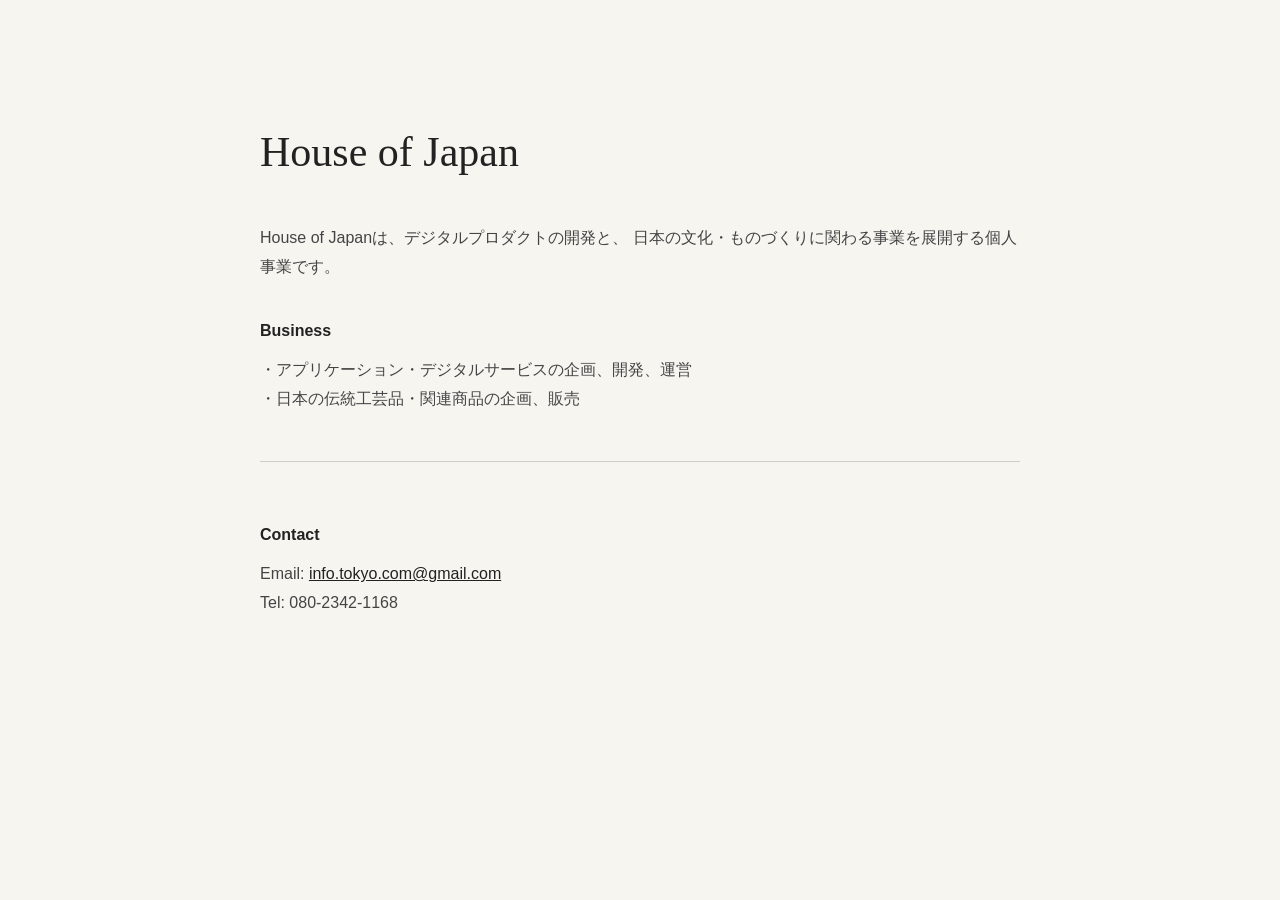
==== index.html @ c9944a99 "Create index.html" ====
<!DOCTYPE html>
<html lang="ja">
<head>
  <meta charset="UTF-8">
  <meta name="viewport" content="width=device-width, initial-scale=1.0">
  <title>House of Japan</title>
  <style>
    body {
      margin: 0;
      font-family: Arial, "Hiragino Kaku Gothic ProN", sans-serif;
      background: #f7f5f0;
      color: #222;
    }

    main {
      max-width: 760px;
      margin: 0 auto;
      padding: 100px 24px;
    }

    h1 {
      font-family: Georgia, serif;
      font-size: 42px;
      font-weight: 500;
      margin-bottom: 48px;
    }

    h2 {
      font-size: 16px;
      margin-top: 40px;
      margin-bottom: 12px;
    }

    p {
      line-height: 1.8;
      color: #444;
    }

    .contact {
      margin-top: 48px;
      padding-top: 24px;
      border-top: 1px solid #ccc;
    }

    a {
      color: #222;
    }
  </style>
</head>

<body>
  <main>
    <h1>House of Japan</h1>

    <p>
      House of Japanは、デジタルプロダクトの開発と、
      日本の文化・ものづくりに関わる事業を展開する個人事業です。
    </p>

    <h2>Business</h2>
    <p>
      ・アプリケーション・デジタルサービスの企画、開発、運営<br>
      ・日本の伝統工芸品・関連商品の企画、販売
    </p>

    <div class="contact">
      <h2>Contact</h2>
      <p>
        Email: <a href="mailto:info.tokyo.com@gmail.com">info.tokyo.com@gmail.com</a><br>
        Tel: 080-2342-1168
      </p>
    </div>
  </main>
</body>
</html>
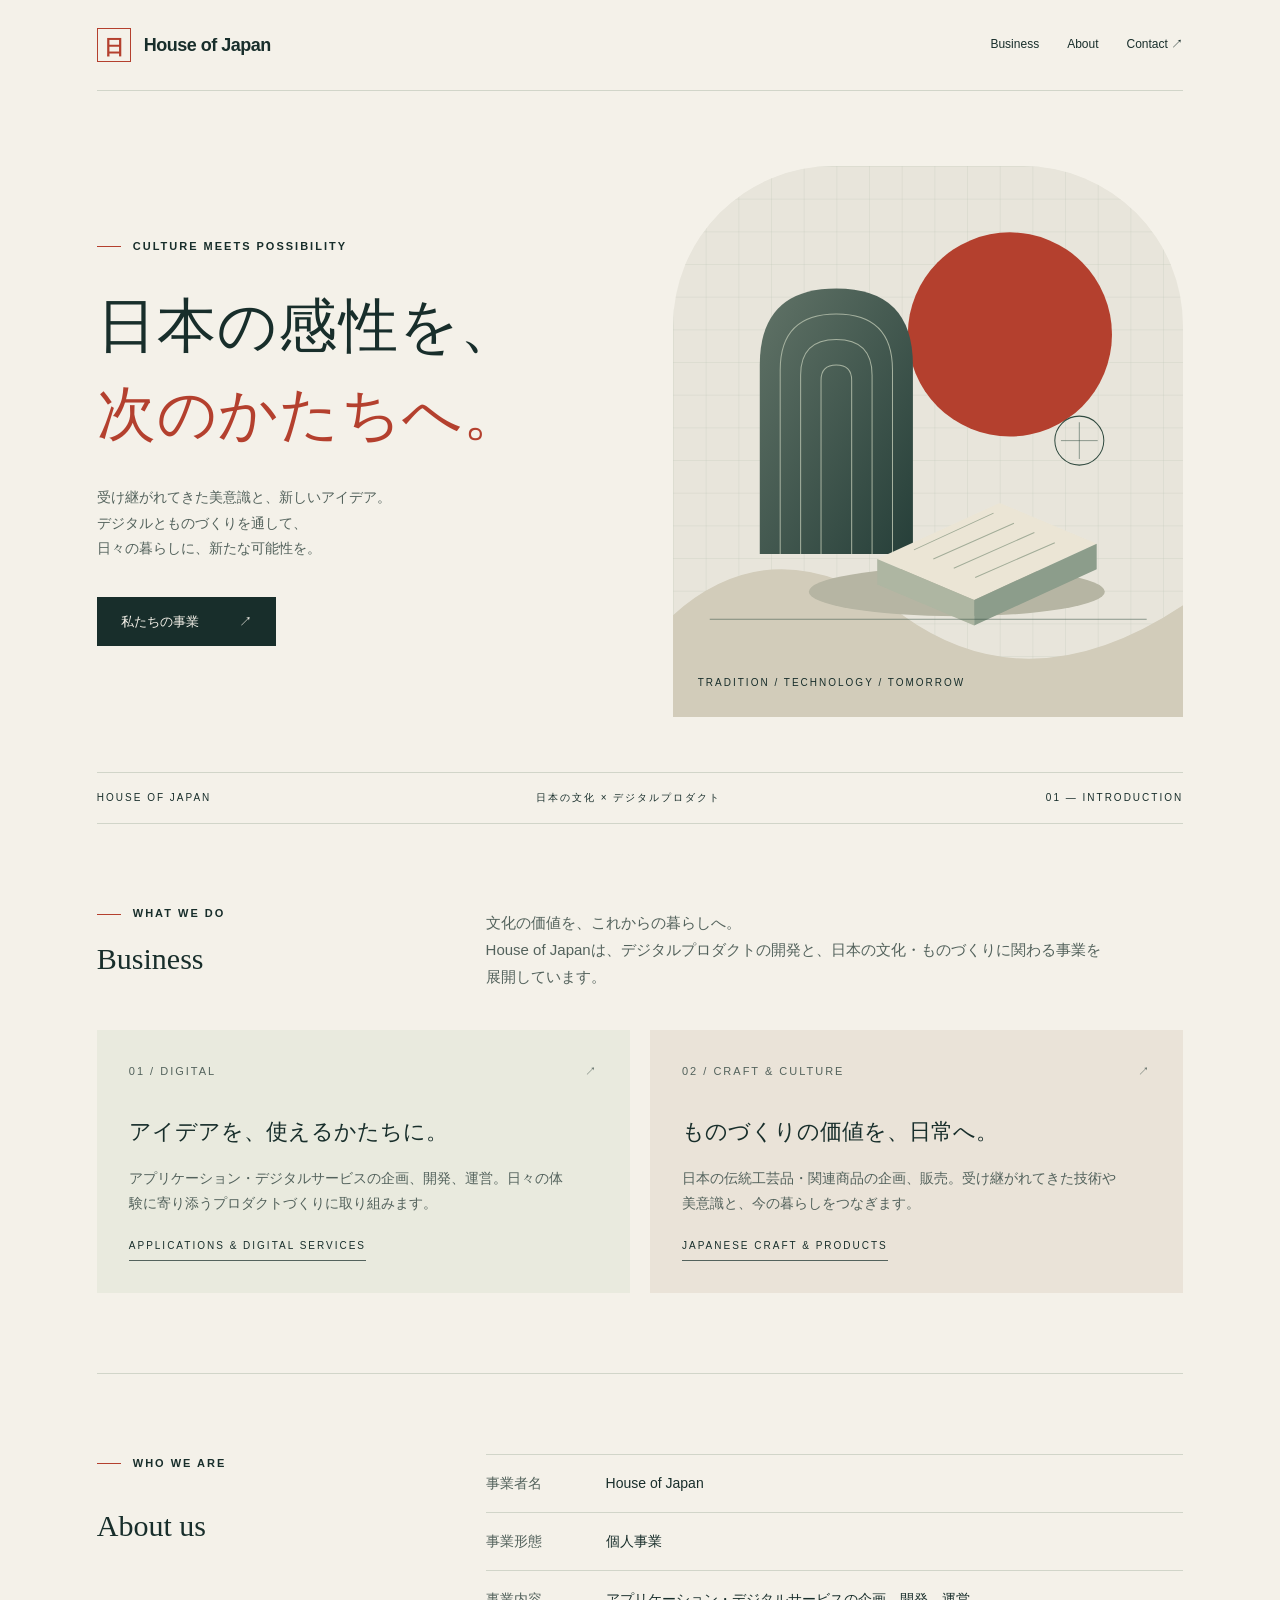
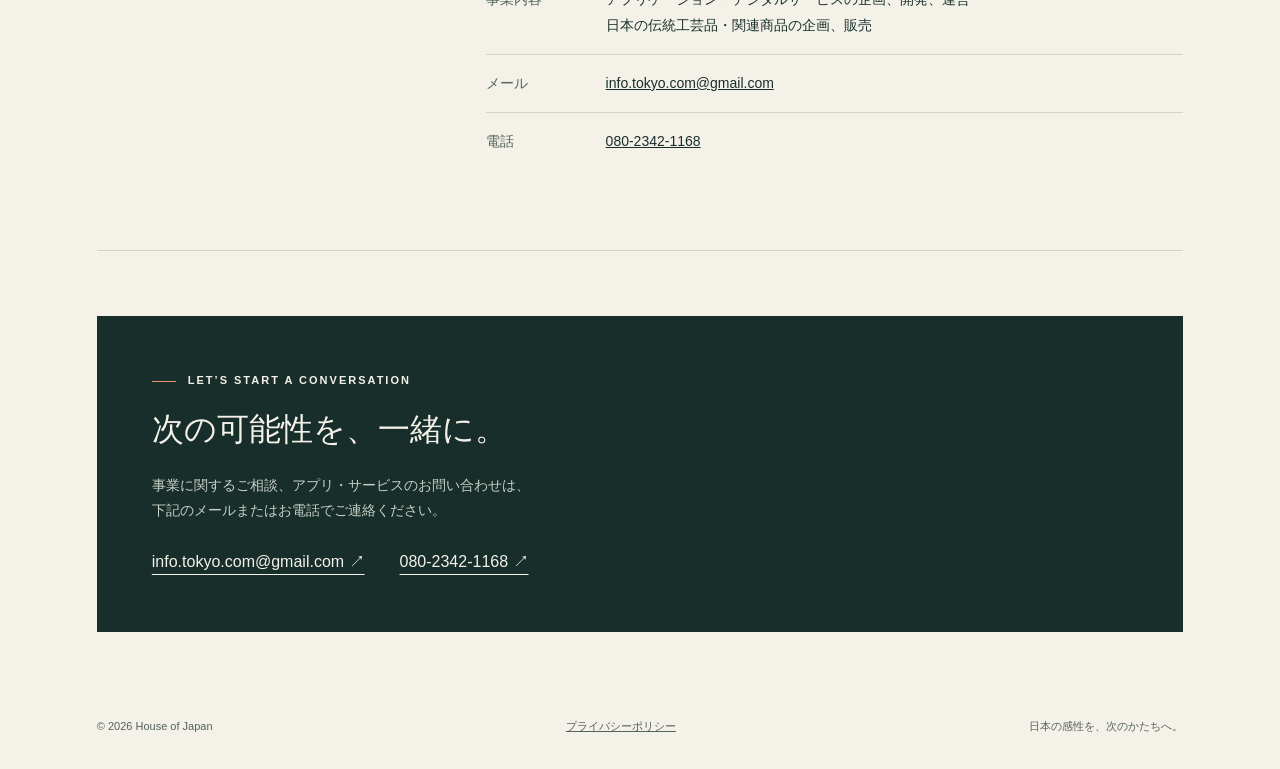
==== commit 241f7ce8: "Refresh House of Japan site and add website privacy policy" ====
--- a/index.html
+++ b/index.html
@@ -1,75 +1,9 @@
-<!DOCTYPE html>
-<html lang="ja">
-<head>
-  <meta charset="UTF-8">
-  <meta name="viewport" content="width=device-width, initial-scale=1.0">
-  <title>House of Japan</title>
-  <style>
-    body {
-      margin: 0;
-      font-family: Arial, "Hiragino Kaku Gothic ProN", sans-serif;
-      background: #f7f5f0;
-      color: #222;
-    }
-
-    main {
-      max-width: 760px;
-      margin: 0 auto;
-      padding: 100px 24px;
-    }
-
-    h1 {
-      font-family: Georgia, serif;
-      font-size: 42px;
-      font-weight: 500;
-      margin-bottom: 48px;
-    }
-
-    h2 {
-      font-size: 16px;
-      margin-top: 40px;
-      margin-bottom: 12px;
-    }
-
-    p {
-      line-height: 1.8;
-      color: #444;
-    }
-
-    .contact {
-      margin-top: 48px;
-      padding-top: 24px;
-      border-top: 1px solid #ccc;
-    }
-
-    a {
-      color: #222;
-    }
-  </style>
-</head>
-
-<body>
-  <main>
-    <h1>House of Japan</h1>
-
-    <p>
-      House of Japanは、デジタルプロダクトの開発と、
-      日本の文化・ものづくりに関わる事業を展開する個人事業です。
-    </p>
-
-    <h2>Business</h2>
-    <p>
-      ・アプリケーション・デジタルサービスの企画、開発、運営<br>
-      ・日本の伝統工芸品・関連商品の企画、販売
-    </p>
-
-    <div class="contact">
-      <h2>Contact</h2>
-      <p>
-        Email: <a href="mailto:info.tokyo.com@gmail.com">info.tokyo.com@gmail.com</a><br>
-        Tel: 080-2342-1168
-      </p>
-    </div>
-  </main>
-</body>
-</html>
+<!doctype html>
+<html lang="ja"><head><meta charset="utf-8"><meta name="viewport" content="width=device-width,initial-scale=1"><meta name="description" content="House of Japanは、デジタルプロダクトの開発と、日本の文化・ものづくりに関わる事業を展開する個人事業です。事業紹介・お問い合わせはこちら。"><meta name="theme-color" content="#182e2b"><title>House of Japan | 日本の感性を、次のかたちへ。</title><link rel="stylesheet" href="style.css"></head>
+<body><a class="skip" href="#main">本文へ移動</a><div class="wrap"><header><a class="brand" href="./" aria-label="House of Japan ホーム"><span class="mark" aria-hidden="true">日</span>House of Japan</a><nav aria-label="メインナビゲーション"><a href="#business">Business</a><a href="#about">About</a><a href="#contact">Contact ↗</a></nav></header>
+<main id="main"><section class="hero" aria-labelledby="hero-title"><div><div class="eyebrow">Culture meets possibility</div><h1 id="hero-title">日本の感性を、<br><em>次のかたちへ。</em></h1><p class="lead">受け継がれてきた美意識と、新しいアイデア。<br>デジタルとものづくりを通して、<br>日々の暮らしに、新たな可能性を。</p><a class="button" href="#business">私たちの事業 <span aria-hidden="true">↗</span></a></div><div class="art"><!-- Original illustration; no third-party assets. --><svg viewBox="0 0 500 540" xmlns="http://www.w3.org/2000/svg" aria-hidden="true"><defs><pattern id="grid" width="32" height="32" patternUnits="userSpaceOnUse"><path d="M32 0H0V32" fill="none" stroke="#bec4b5" stroke-width=".5"/></pattern><linearGradient id="stone" x2="1" y2="1"><stop stop-color="#617367"/><stop offset="1" stop-color="#263f39"/></linearGradient></defs><rect width="500" height="540" fill="url(#grid)"/><circle cx="330" cy="165" r="100" fill="#b4402e"/><path d="M0 440Q100 350 225 440T500 430V540H0Z" fill="#d2ccba"/><path d="M85 380V195Q85 120 160 120Q235 120 235 195V380Z" fill="url(#stone)"/><path d="M105 380V200Q105 145 160 145Q215 145 215 200V380M125 380V205Q125 170 160 170Q195 170 195 205V380M145 380V210Q145 195 160 195Q175 195 175 210V380" fill="none" stroke="#a5b19f"/><ellipse cx="278" cy="417" rx="145" ry="24" fill="#b6b5a3"/><path d="M200 385L320 330L415 370L295 425Z" fill="#ebe5d5"/><path d="M200 385V410L295 450V425Z" fill="#aeb6a2"/><path d="M295 425L415 370V395L295 450Z" fill="#8c9d8b"/><path d="M236 376L314 340M255 385L334 350M275 394L354 359M296 403L374 369" stroke="#a3ad99" fill="none"/><circle cx="398" cy="269" r="24" fill="none" stroke="#314b40"/><path d="M380 269H416M398 251V287M36 444H464" stroke="#314b40" stroke-width=".5"/></svg><span class="art-label">TRADITION / TECHNOLOGY / TOMORROW</span></div></section>
+<div class="hero-foot"><span>HOUSE OF JAPAN</span><span>日本の文化 × デジタルプロダクト</span><span>01 — INTRODUCTION</span></div>
+<section class="section" id="business"><div class="section-heading"><div><div class="eyebrow">What we do</div><h2>Business</h2></div><p>文化の価値を、これからの暮らしへ。<br>House of Japanは、デジタルプロダクトの開発と、日本の文化・ものづくりに関わる事業を展開しています。</p></div><div class="cards"><article class="card"><div class="card-top"><span>01 / DIGITAL</span><span aria-hidden="true">↗</span></div><h3>アイデアを、使えるかたちに。</h3><p>アプリケーション・デジタルサービスの企画、開発、運営。日々の体験に寄り添うプロダクトづくりに取り組みます。</p><span class="tag">APPLICATIONS & DIGITAL SERVICES</span></article><article class="card"><div class="card-top"><span>02 / CRAFT & CULTURE</span><span aria-hidden="true">↗</span></div><h3>ものづくりの価値を、日常へ。</h3><p>日本の伝統工芸品・関連商品の企画、販売。受け継がれてきた技術や美意識と、今の暮らしをつなぎます。</p><span class="tag">JAPANESE CRAFT & PRODUCTS</span></article></div></section>
+<section class="section" id="about"><div class="about-grid"><div><div class="eyebrow">Who we are</div><h2 style="font-family:Georgia,serif;font-size:30px;font-weight:400">About us</h2></div><dl><div><dt>事業者名</dt><dd>House of Japan</dd></div><div><dt>事業形態</dt><dd>個人事業</dd></div><div><dt>事業内容</dt><dd>アプリケーション・デジタルサービスの企画、開発、運営<br>日本の伝統工芸品・関連商品の企画、販売</dd></div><div><dt>メール</dt><dd><a href="mailto:info.tokyo.com@gmail.com">info.tokyo.com@gmail.com</a></dd></div><div><dt>電話</dt><dd><a href="tel:+818023421168">080-2342-1168</a></dd></div></dl></div></section>
+<section class="contact" id="contact"><div class="eyebrow">Let’s start a conversation</div><h2>次の可能性を、一緒に。</h2><p>事業に関するご相談、アプリ・サービスのお問い合わせは、<br>下記のメールまたはお電話でご連絡ください。</p><div class="contact-links"><a href="mailto:info.tokyo.com@gmail.com">info.tokyo.com@gmail.com ↗</a><a href="tel:+818023421168">080-2342-1168 ↗</a></div></section></main>
+<footer><span>© 2026 House of Japan</span><a href="privacy.html">プライバシーポリシー</a><span>日本の感性を、次のかたちへ。</span></footer></div></body></html>
--- a/style.css
+++ b/style.css
@@ -0,0 +1 @@
+:root{--paper:#f4f1e9;--ink:#182e2b;--muted:#53625c;--red:#b4402e;--line:#d1d5c9}*{box-sizing:border-box}html{scroll-behavior:smooth;scroll-padding-top:30px}body{margin:0;background:var(--paper);color:var(--ink);font-family:Arial,'Yu Gothic','Hiragino Kaku Gothic ProN',sans-serif;line-height:1.8}a{color:inherit}a:focus-visible{outline:3px solid var(--red);outline-offset:6px}a:hover{color:var(--red)}.wrap{max-width:1240px;margin:auto;padding:0 6%}.skip{position:absolute;left:20px;top:-80px;background:white;padding:10px;z-index:10}.skip:focus{top:10px}header{display:flex;justify-content:space-between;align-items:center;gap:24px;padding:28px 0;border-bottom:1px solid var(--line)}.brand{text-decoration:none;display:flex;gap:13px;align-items:center;font-size:18px;font-weight:bold;letter-spacing:-.5px}.mark{display:grid;place-items:center;width:34px;height:34px;border:1px solid var(--red);color:var(--red);font-family:serif;font-size:20px}nav{display:flex;gap:28px;font-size:12px}nav a{text-decoration:none}.hero{padding:75px 0 55px;display:grid;grid-template-columns:1.05fr 1fr;align-items:center;gap:40px}.eyebrow{font-size:11px;letter-spacing:2px;text-transform:uppercase;font-weight:bold;display:flex;align-items:center;gap:12px}.eyebrow:before{content:'';width:24px;height:1px;background:var(--red)}h1{font-family:'Yu Mincho','Hiragino Mincho ProN',serif;font-weight:500;font-size:clamp(38px,4.6vw,64px);line-height:1.5;letter-spacing:.02em;margin:26px 0}h1 em{font-style:normal;color:var(--red)}.lead{color:var(--muted);font-size:14px;max-width:440px}.button{display:inline-flex;align-items:center;gap:40px;padding:13px 24px;background:var(--ink);color:var(--paper);text-decoration:none;font-size:13px;margin-top:22px}.button:hover{background:var(--red);color:white}.art{position:relative;aspect-ratio:1/1.08;background:#e8e5db;overflow:hidden;border-radius:160px 160px 0 0}.art svg{width:100%;height:100%;display:block}.art-label{position:absolute;bottom:25px;left:25px;font-size:10px;letter-spacing:2px}.hero-foot{border-top:1px solid var(--line);border-bottom:1px solid var(--line);display:flex;justify-content:space-between;padding:16px 0;font-size:10px;letter-spacing:2px}.section{padding:80px 0;border-bottom:1px solid var(--line)}.section-heading{display:grid;grid-template-columns:1fr 2fr;gap:40px;margin-bottom:35px}.section-heading h2{font-size:30px;font-family:Georgia,serif;font-weight:normal;margin:8px 0}.section-heading p{font-size:15px;max-width:620px;color:var(--muted);margin:5px 0}.cards{display:grid;grid-template-columns:1fr 1fr;gap:20px}.card{padding:32px;background:#e9eade;min-height:235px}.card:nth-child(2){background:#eae3d8}.card-top{display:flex;justify-content:space-between;font-size:11px;letter-spacing:2px;color:var(--muted)}.card h3{font-weight:500;font-size:22px;margin:30px 0 10px}.card p{font-size:14px;color:var(--muted);max-width:440px}.tag{font-size:10px;letter-spacing:2px;display:inline-block;border-bottom:1px solid var(--muted);padding-bottom:5px}.about-grid{display:grid;grid-template-columns:1fr 2fr;gap:40px}dl{margin:0}dl div{display:grid;grid-template-columns:120px 1fr;border-top:1px solid var(--line);padding:16px 0;font-size:14px}dt{color:var(--muted)}dd{margin:0;overflow-wrap:anywhere}.contact{background:var(--ink);color:var(--paper);padding:55px;margin:65px 0}.contact h2{font-family:'Yu Mincho',serif;font-size:32px;font-weight:500;margin:10px 0}.contact p{font-size:14px;color:#c6d0c5}.contact-links{display:flex;flex-wrap:wrap;gap:20px 35px;margin-top:25px}.contact-links a{color:var(--paper);text-underline-offset:7px;overflow-wrap:anywhere}.contact .eyebrow:before{background:#e59777}footer{display:flex;justify-content:space-between;gap:20px;padding:20px 0 32px;font-size:11px;color:var(--muted)}.policy{max-width:820px;padding:60px 0 80px;margin:auto}.policy h1{font-size:36px}.policy h2{font-size:19px;margin-top:35px}.policy p,.policy li{font-size:14px}.policy .date{color:var(--muted);font-size:12px}.policy a{overflow-wrap:anywhere}@media(max-width:700px){.wrap{padding:0 6%}header{flex-wrap:wrap;padding:20px 0;gap:16px}nav{gap:20px;font-size:11px}.brand{font-size:17px}.hero{grid-template-columns:1fr;padding:45px 0 30px;gap:30px}h1{font-size:40px}.art{max-width:440px;width:100%;justify-self:center;aspect-ratio:1.2}.hero-foot{font-size:8px;letter-spacing:1px;gap:10px}.section{padding:50px 0}.section-heading,.about-grid{grid-template-columns:1fr;gap:15px}.cards{grid-template-columns:1fr}.card{padding:25px}.contact{padding:28px;margin:40px 0}.contact h2{font-size:26px}.contact-links{flex-direction:column;font-size:14px}dl div{grid-template-columns:90px 1fr}footer{flex-wrap:wrap}.policy{padding-top:30px}.policy h1{font-size:28px}}@media(prefers-reduced-motion:reduce){html{scroll-behavior:auto}}
